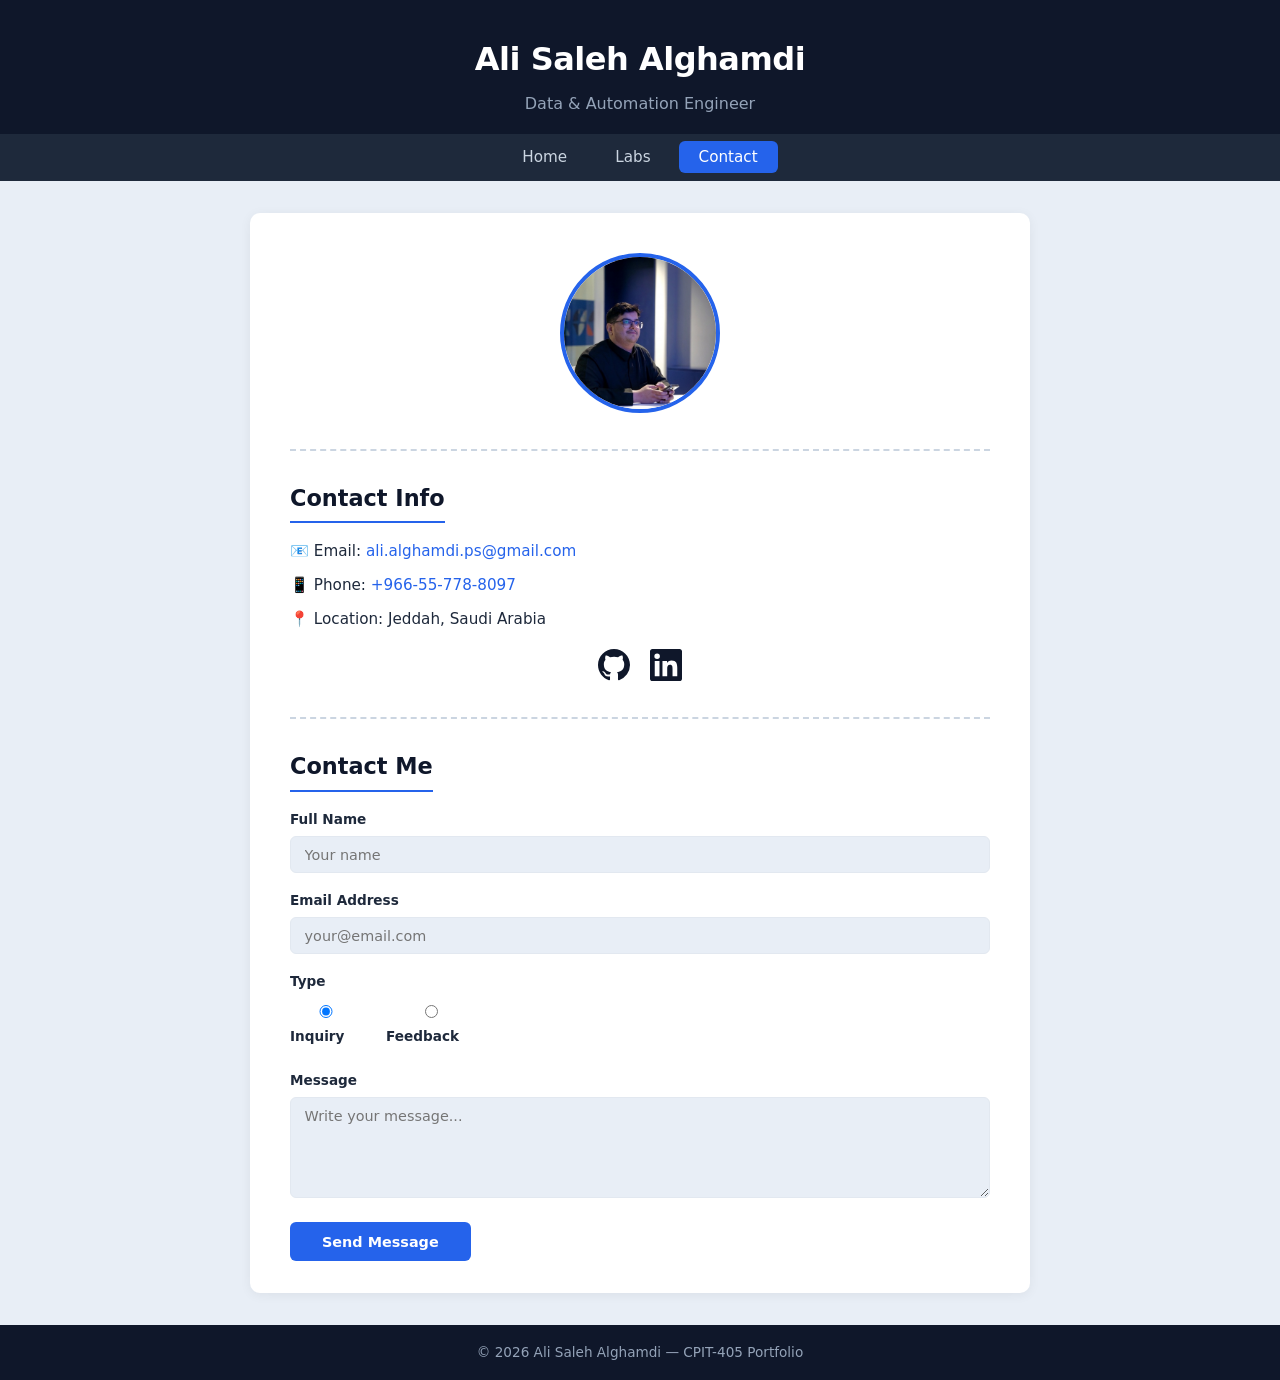
==== contact.html @ f5f6d3d5 "refactor: rebuild as simple HTML/CSS portfolio per CPIT-405 assignment - Multi-page: index.html (Hom" ====
<!DOCTYPE html>
<html lang="en">

<head>
    <meta charset="UTF-8" />
    <meta name="viewport" content="width=device-width, initial-scale=1.0" />
    <meta name="description" content="Ali Alghamdi — Contact" />
    <title>Contact - Ali Alghamdi</title>
    <link rel="stylesheet" href="style.css" />
</head>

<body>

    <!-- Header -->
    <header class="header">
        <div class="container header-inner">
            <h1 class="header-name">Ali Saleh Alghamdi</h1>
            <p class="header-subtitle">Data &amp; Automation Engineer</p>
        </div>
        <nav class="nav">
            <div class="container">
                <ul class="nav-links">
                    <li><a href="index.html">Home</a></li>
                    <li><a href="labs.html">Labs</a></li>
                    <li><a href="contact.html" class="active">Contact</a></li>
                </ul>
            </div>
        </nav>
    </header>

    <main class="main">
        <div class="container">
            <div class="content-card">

                <!-- Profile -->
                <div class="profile-section">
                    <img src="assets/profile.png" alt="Ali Saleh Alghamdi" class="profile-img" />
                </div>

                <hr class="divider" />

                <!-- Contact Info -->
                <section>
                    <h2>Contact Info</h2>
                    <div class="contact-info-list">
                        <p>📧 Email: <a href="mailto:ali.alghamdi.ps@gmail.com">ali.alghamdi.ps@gmail.com</a></p>
                        <p>📱 Phone: <a href="tel:+966557788097">+966-55-778-8097</a></p>
                        <p>📍 Location: Jeddah, Saudi Arabia</p>
                    </div>
                    <div class="social-icons">
                        <a href="https://github.com/ByTixty1" target="_blank" aria-label="GitHub">
                            <!-- GitHub SVG icon -->
                            <svg xmlns="http://www.w3.org/2000/svg" width="32" height="32" viewBox="0 0 24 24"
                                fill="currentColor">
                                <path
                                    d="M12 0C5.37 0 0 5.37 0 12c0 5.31 3.435 9.795 8.205 11.385.6.105.825-.255.825-.57 0-.285-.015-1.23-.015-2.235-3.015.555-3.795-.735-4.035-1.41-.135-.345-.72-1.41-1.23-1.695-.42-.225-1.02-.78-.015-.795.945-.015 1.62.87 1.845 1.23 1.08 1.815 2.805 1.305 3.495.99.105-.78.42-1.305.765-1.605-2.67-.3-5.46-1.335-5.46-5.925 0-1.305.465-2.385 1.23-3.225-.12-.3-.54-1.53.12-3.18 0 0 1.005-.315 3.3 1.23.96-.27 1.98-.405 3-.405s2.04.135 3 .405c2.295-1.56 3.3-1.23 3.3-1.23.66 1.65.24 2.88.12 3.18.765.84 1.23 1.905 1.23 3.225 0 4.605-2.805 5.625-5.475 5.925.435.375.81 1.095.81 2.22 0 1.605-.015 2.895-.015 3.3 0 .315.225.69.825.57A12.02 12.02 0 0024 12c0-6.63-5.37-12-12-12z" />
                            </svg>
                        </a>
                        <a href="https://www.linkedin.com/in/ali-alghamdi" target="_blank" aria-label="LinkedIn">
                            <!-- LinkedIn SVG icon -->
                            <svg xmlns="http://www.w3.org/2000/svg" width="32" height="32" viewBox="0 0 24 24"
                                fill="currentColor">
                                <path
                                    d="M20.447 20.452h-3.554v-5.569c0-1.328-.027-3.037-1.852-3.037-1.853 0-2.136 1.445-2.136 2.939v5.667H9.351V9h3.414v1.561h.046c.477-.9 1.637-1.85 3.37-1.85 3.601 0 4.267 2.37 4.267 5.455v6.286zM5.337 7.433a2.062 2.062 0 01-2.063-2.065 2.064 2.064 0 112.063 2.065zm1.782 13.019H3.555V9h3.564v11.452zM22.225 0H1.771C.792 0 0 .774 0 1.729v20.542C0 23.227.792 24 1.771 24h20.451C23.2 24 24 23.227 24 22.271V1.729C24 .774 23.2 0 22.222 0h.003z" />
                            </svg>
                        </a>
                    </div>
                </section>

                <hr class="divider" />

                <!-- Contact Form (FormSubmit) -->
                <section>
                    <h2>Contact Me</h2>
                    <form class="contact-form" action="https://formsubmit.co/ali.alghamdi.ps@gmail.com" method="POST">
                        <!-- FormSubmit config -->
                        <input type="hidden" name="_subject" value="New Portfolio Contact Message" />
                        <input type="hidden" name="_captcha" value="false" />
                        <input type="hidden" name="_next" value="https://bytixty1.github.io/Portfolio/contact.html" />
                        <input type="text" name="_honey" style="display:none" />

                        <div class="form-group">
                            <label for="name">Full Name</label>
                            <input type="text" id="name" name="name" placeholder="Your name" required />
                        </div>

                        <div class="form-group">
                            <label for="email">Email Address</label>
                            <input type="email" id="email" name="email" placeholder="your@email.com" required />
                        </div>

                        <div class="form-group">
                            <label for="type">Type</label>
                            <div class="radio-group">
                                <label class="radio-label">
                                    <input type="radio" name="type" value="Inquiry" checked /> Inquiry
                                </label>
                                <label class="radio-label">
                                    <input type="radio" name="type" value="Feedback" /> Feedback
                                </label>
                            </div>
                        </div>

                        <div class="form-group">
                            <label for="message">Message</label>
                            <textarea id="message" name="message" rows="5" placeholder="Write your message..."
                                required></textarea>
                        </div>

                        <button type="submit" class="btn-submit">Send Message</button>
                    </form>
                </section>

            </div>
        </div>
    </main>

    <!-- Footer -->
    <footer class="footer">
        <div class="container">
            <p>&copy; 2026 Ali Saleh Alghamdi — CPIT-405 Portfolio</p>
        </div>
    </footer>

</body>

</html>
---- style.css ----
/* ═══════════════════════════════════════════
   style.css — CPIT-405 Portfolio
   Simple, clean design. HTML & CSS only.
   ═══════════════════════════════════════════ */

/* ── Variables ── */
:root {
  --clr-primary: #0f172a;
  --clr-primary-light: #1e293b;
  --clr-accent: #2563eb;
  --clr-accent-hover: #1d4ed8;
  --clr-bg: #e8eef6;
  --clr-card: #ffffff;
  --clr-text: #1e293b;
  --clr-text-light: #64748b;
  --clr-border: #e2e8f0;
  --clr-divider: #cbd5e1;
  --ff: 'Segoe UI', system-ui, -apple-system, sans-serif;
  --max-w: 820px;
  --radius: 10px;
}

/* ── Reset ── */
*,
*::before,
*::after {
  box-sizing: border-box;
  margin: 0;
  padding: 0;
}

html {
  scroll-behavior: smooth;
}

body {
  font-family: var(--ff);
  color: var(--clr-text);
  background: var(--clr-bg);
  line-height: 1.7;
  min-height: 100vh;
  display: flex;
  flex-direction: column;
}

a {
  color: var(--clr-accent);
  text-decoration: none;
}

a:hover {
  text-decoration: underline;
}

ul {
  list-style: none;
}

img {
  max-width: 100%;
  display: block;
}

/* ── Container ── */
.container {
  max-width: var(--max-w);
  margin: 0 auto;
  padding: 0 1.25rem;
}

/* ═══════════════════════════════════════════
   HEADER
   ═══════════════════════════════════════════ */
.header {
  background: var(--clr-primary);
  color: #fff;
  text-align: center;
}

.header-inner {
  padding: 2rem 1.25rem 1rem;
}

.header-name {
  font-size: 2rem;
  font-weight: 700;
  letter-spacing: -0.5px;
}

.header-subtitle {
  color: #94a3b8;
  font-size: 1rem;
  margin-top: 0.25rem;
}

/* ── Navigation ── */
.nav {
  background: var(--clr-primary-light);
  padding: 0.6rem 0;
}

.nav-links {
  display: flex;
  justify-content: center;
  gap: 0.5rem;
}

.nav-links a {
  color: #cbd5e1;
  font-size: 0.95rem;
  font-weight: 500;
  padding: 0.45rem 1.25rem;
  border-radius: 6px;
  text-decoration: none;
  transition: background 0.2s, color 0.2s;
}

.nav-links a:hover {
  background: rgba(255, 255, 255, 0.1);
  color: #fff;
  text-decoration: none;
}

.nav-links a.active {
  background: var(--clr-accent);
  color: #fff;
}

/* ═══════════════════════════════════════════
   MAIN
   ═══════════════════════════════════════════ */
.main {
  flex: 1;
  padding: 2rem 0;
}

/* ── Content Card ── */
.content-card {
  background: var(--clr-card);
  border-radius: var(--radius);
  box-shadow: 0 2px 12px rgba(0, 0, 0, 0.06);
  padding: 2rem 2.5rem;
}

/* ── Profile ── */
.profile-section {
  text-align: center;
  padding: 0.5rem 0;
}

.profile-img {
  width: 160px;
  height: 160px;
  border-radius: 50%;
  object-fit: cover;
  border: 4px solid var(--clr-accent);
  margin: 0 auto;
}

.student-id {
  margin-top: 0.75rem;
  font-size: 0.9rem;
  color: var(--clr-text-light);
  font-weight: 500;
}

/* ── Divider ── */
.divider {
  border: none;
  border-top: 2px dashed var(--clr-divider);
  margin: 1.75rem 0;
}

/* ── Section headings ── */
h2 {
  font-size: 1.4rem;
  color: var(--clr-primary);
  margin-bottom: 1rem;
  padding-bottom: 0.3rem;
  border-bottom: 2px solid var(--clr-accent);
  display: inline-block;
}

h3 {
  font-size: 1.05rem;
  color: var(--clr-text);
  margin-bottom: 0.25rem;
}

/* ── About text ── */
section>p {
  color: var(--clr-text-light);
  line-height: 1.8;
}

/* ── Date label ── */
.date {
  font-size: 0.8rem;
  color: var(--clr-accent);
  font-weight: 600;
  margin-bottom: 0.4rem;
}

.subtitle {
  color: var(--clr-text-light);
  font-size: 0.9rem;
  margin-bottom: 0.25rem;
}

/* ── Experience items ── */
.exp-item {
  margin-bottom: 1.5rem;
  padding-left: 1rem;
  border-left: 3px solid var(--clr-accent);
}

.exp-item:last-child {
  margin-bottom: 0;
}

.exp-item ul {
  list-style: disc;
  padding-left: 1.25rem;
  margin-top: 0.35rem;
}

.exp-item li {
  font-size: 0.9rem;
  color: var(--clr-text-light);
  margin-bottom: 0.2rem;
}

/* ── Education ── */
.edu-item p {
  font-size: 0.9rem;
  color: var(--clr-text-light);
}

/* ── Skills Grid ── */
.skills-grid {
  display: grid;
  grid-template-columns: repeat(3, 1fr);
  gap: 0.75rem;
}

.skill-box {
  background: var(--clr-bg);
  border: 1px solid var(--clr-border);
  border-radius: 8px;
  padding: 0.85rem 1rem;
  transition: border-color 0.2s;
}

.skill-box:hover {
  border-color: var(--clr-accent);
}

.skill-box h3 {
  font-size: 0.85rem;
  color: var(--clr-accent);
  margin-bottom: 0.25rem;
}

.skill-box p {
  font-size: 0.8rem;
  color: var(--clr-text-light);
  line-height: 1.5;
}

/* ── Data Tables ── */
.data-table {
  width: 100%;
  border-collapse: collapse;
  font-size: 0.9rem;
}

.data-table thead {
  background: var(--clr-primary);
  color: #fff;
}

.data-table th,
.data-table td {
  text-align: left;
  padding: 0.65rem 0.85rem;
  border: 1px solid var(--clr-border);
}

.data-table tbody tr:nth-child(even) {
  background: var(--clr-bg);
}

.data-table tbody tr:hover {
  background: #dbeafe;
}

/* ── Project items ── */
.project-item {
  margin-bottom: 1.25rem;
  padding: 1rem;
  background: var(--clr-bg);
  border-radius: 8px;
  border-left: 4px solid var(--clr-accent);
}

.project-item:last-child {
  margin-bottom: 0;
}

.project-item p {
  font-size: 0.9rem;
  color: var(--clr-text-light);
  margin-top: 0.25rem;
}

/* ── Achievement cards ── */
.achievement-card {
  margin-bottom: 1rem;
}

/* ── Link list ── */
.link-list {
  display: flex;
  flex-direction: column;
  gap: 0.5rem;
}

.link-list li a {
  display: inline-block;
  padding: 0.5rem 1.25rem;
  background: #dbeafe;
  border-radius: 8px;
  font-weight: 500;
  font-size: 0.9rem;
  transition: background 0.2s;
}

.link-list li a:hover {
  background: var(--clr-accent);
  color: #fff;
  text-decoration: none;
}

/* ═══════════════════════════════════════════
   CONTACT PAGE
   ═══════════════════════════════════════════ */
.contact-info-list p {
  font-size: 0.95rem;
  margin-bottom: 0.5rem;
}

.social-icons {
  display: flex;
  justify-content: center;
  gap: 1.25rem;
  margin-top: 1rem;
}

.social-icons a {
  color: var(--clr-primary);
  transition: color 0.2s;
}

.social-icons a:hover {
  color: var(--clr-accent);
}

/* Form */
.contact-form {
  max-width: 100%;
}

.form-group {
  margin-bottom: 1rem;
}

.form-group label {
  display: block;
  font-size: 0.85rem;
  font-weight: 600;
  margin-bottom: 0.3rem;
  color: var(--clr-text);
}

.form-group input,
.form-group textarea {
  width: 100%;
  padding: 0.6rem 0.85rem;
  font-size: 0.9rem;
  font-family: var(--ff);
  color: var(--clr-text);
  background: var(--clr-bg);
  border: 1.5px solid var(--clr-border);
  border-radius: 6px;
  transition: border-color 0.2s;
}

.form-group input:focus,
.form-group textarea:focus {
  outline: none;
  border-color: var(--clr-accent);
}

.form-group textarea {
  resize: vertical;
  min-height: 100px;
}

.radio-group {
  display: flex;
  gap: 1.5rem;
  padding-top: 0.25rem;
}

.radio-label {
  font-size: 0.9rem;
  font-weight: 400;
  cursor: pointer;
  display: flex;
  align-items: center;
  gap: 0.3rem;
}

.btn-submit {
  display: inline-block;
  padding: 0.7rem 2rem;
  font-size: 0.9rem;
  font-weight: 600;
  font-family: var(--ff);
  color: #fff;
  background: var(--clr-accent);
  border: none;
  border-radius: 6px;
  cursor: pointer;
  transition: background 0.2s;
}

.btn-submit:hover {
  background: var(--clr-accent-hover);
}

/* ═══════════════════════════════════════════
   FOOTER
   ═══════════════════════════════════════════ */
.footer {
  background: var(--clr-primary);
  color: #94a3b8;
  text-align: center;
  padding: 1rem 0;
  font-size: 0.85rem;
  margin-top: auto;
}

/* ═══════════════════════════════════════════
   RESPONSIVE
   ═══════════════════════════════════════════ */
@media (max-width: 768px) {
  .content-card {
    padding: 1.5rem 1.25rem;
  }

  .skills-grid {
    grid-template-columns: repeat(2, 1fr);
  }

  .header-name {
    font-size: 1.5rem;
  }

  .data-table {
    font-size: 0.8rem;
  }

  .data-table th,
  .data-table td {
    padding: 0.5rem;
  }
}

@media (max-width: 480px) {
  .skills-grid {
    grid-template-columns: 1fr;
  }

  .profile-img {
    width: 120px;
    height: 120px;
  }

  .nav-links {
    gap: 0.25rem;
  }

  .nav-links a {
    padding: 0.4rem 0.75rem;
    font-size: 0.85rem;
  }
}
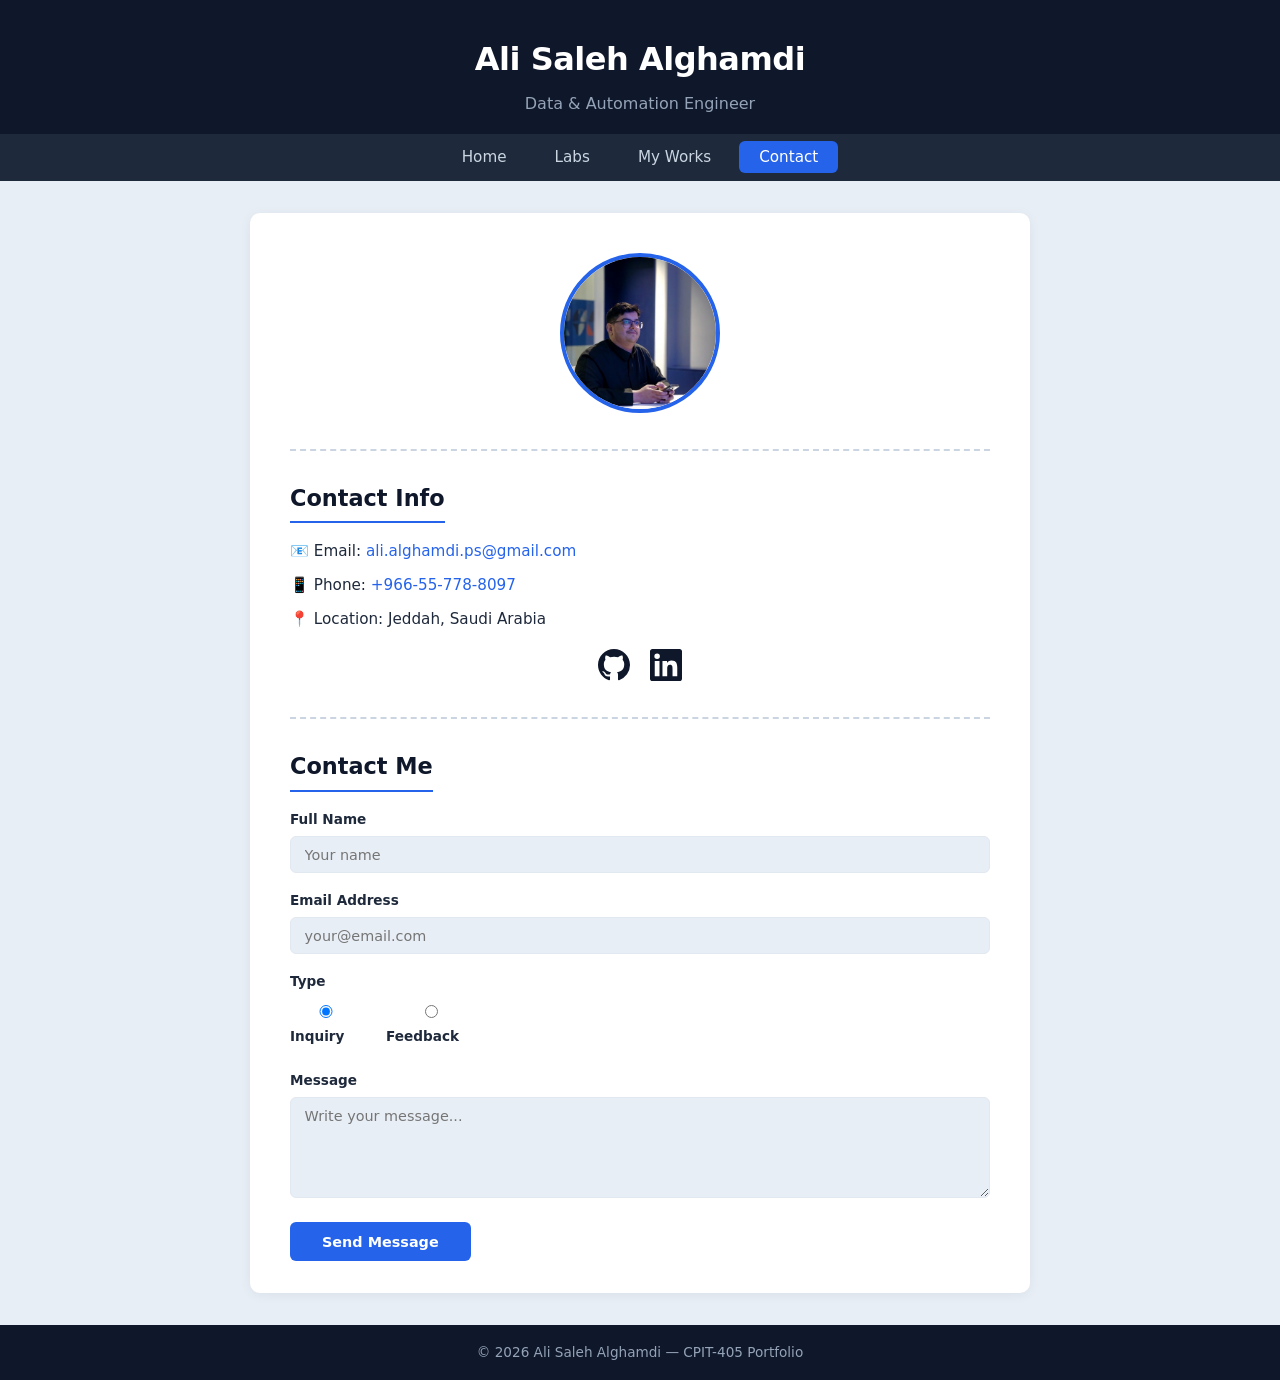
==== commit 3be137f5: "Add new pages (app1, app2, myworks) and update existing files" ====
--- a/contact.html
+++ b/contact.html
@@ -22,6 +22,7 @@
                 <ul class="nav-links">
                     <li><a href="index.html">Home</a></li>
                     <li><a href="labs.html">Labs</a></li>
+                    <li><a href="myworks.html">My Works</a></li>
                     <li><a href="contact.html" class="active">Contact</a></li>
                 </ul>
             </div>
--- a/style.css
+++ b/style.css
@@ -440,6 +440,431 @@
 }
 
 /* ═══════════════════════════════════════════
+   APP LAYOUT (two-column: sidebar + content)
+   ═══════════════════════════════════════════ */
+.container--wide {
+  max-width: 1060px;
+}
+
+.app-layout {
+  display: grid;
+  grid-template-columns: 220px 1fr;
+  gap: 1.5rem;
+  align-items: start;
+}
+
+/* ── Sidebar ── */
+.app-sidebar {
+  display: flex;
+  flex-direction: column;
+  gap: 1rem;
+}
+
+.sidebar-block {
+  background: var(--clr-card);
+  border-radius: var(--radius);
+  box-shadow: 0 2px 12px rgba(0, 0, 0, 0.06);
+  padding: 1.25rem 1.25rem 1rem;
+}
+
+.sidebar-title {
+  font-size: 0.85rem;
+  font-weight: 700;
+  color: var(--clr-accent);
+  text-transform: uppercase;
+  letter-spacing: 0.05em;
+  margin-bottom: 0.75rem;
+  padding-bottom: 0.4rem;
+  border-bottom: 1px solid var(--clr-border);
+}
+
+.sidebar-text {
+  font-size: 0.85rem;
+  color: var(--clr-text-light);
+  line-height: 1.6;
+  margin-bottom: 0.5rem;
+}
+
+.sidebar-links {
+  display: flex;
+  flex-direction: column;
+  gap: 0.4rem;
+}
+
+.sidebar-links li a {
+  display: block;
+  font-size: 0.85rem;
+  color: var(--clr-accent);
+  padding: 0.3rem 0.5rem;
+  border-radius: 5px;
+  transition: background 0.15s;
+  text-decoration: none;
+}
+
+.sidebar-links li a:hover {
+  background: #dbeafe;
+  text-decoration: none;
+}
+
+/* ── App content area ── */
+.app-content .content-card {
+  min-height: 420px;
+}
+
+/* ═══════════════════════════════════════════
+   MY WORKS PAGE
+   ═══════════════════════════════════════════ */
+.works-subtitle {
+  color: var(--clr-text-light);
+  font-size: 0.95rem;
+  margin-bottom: 1.5rem;
+}
+
+.works-grid {
+  display: grid;
+  grid-template-columns: repeat(2, 1fr);
+  gap: 1.25rem;
+}
+
+.work-card {
+  background: var(--clr-bg);
+  border: 1px solid var(--clr-border);
+  border-radius: 10px;
+  padding: 1.25rem;
+  display: flex;
+  flex-direction: column;
+  gap: 0.6rem;
+  transition: box-shadow 0.2s, border-color 0.2s;
+}
+
+.work-card:hover {
+  border-color: var(--clr-accent);
+  box-shadow: 0 4px 16px rgba(37, 99, 235, 0.12);
+}
+
+.work-card-badge {
+  display: inline-block;
+  font-size: 0.72rem;
+  font-weight: 700;
+  text-transform: uppercase;
+  letter-spacing: 0.05em;
+  padding: 0.2rem 0.6rem;
+  border-radius: 999px;
+  background: #dbeafe;
+  color: var(--clr-accent);
+  width: fit-content;
+}
+
+.work-card-badge--api {
+  background: #d1fae5;
+  color: #059669;
+}
+
+.work-card-title {
+  font-size: 1.05rem;
+  color: var(--clr-text);
+  font-weight: 700;
+}
+
+.work-card-desc {
+  font-size: 0.875rem;
+  color: var(--clr-text-light);
+  line-height: 1.6;
+  flex: 1;
+}
+
+.btn-open {
+  display: inline-block;
+  margin-top: 0.5rem;
+  padding: 0.55rem 1.5rem;
+  font-size: 0.875rem;
+  font-weight: 600;
+  background: var(--clr-accent);
+  color: #fff;
+  border-radius: 6px;
+  text-align: center;
+  text-decoration: none;
+  transition: background 0.2s;
+  align-self: flex-start;
+}
+
+.btn-open:hover {
+  background: var(--clr-accent-hover);
+  text-decoration: none;
+}
+
+/* ═══════════════════════════════════════════
+   APP 1 — TO-DO LIST
+   ═══════════════════════════════════════════ */
+.todo-input-row {
+  display: flex;
+  gap: 0.6rem;
+  margin-bottom: 1.25rem;
+}
+
+.todo-input {
+  flex: 1;
+  padding: 0.65rem 0.9rem;
+  font-size: 0.95rem;
+  font-family: var(--ff);
+  color: var(--clr-text);
+  background: var(--clr-bg);
+  border: 1.5px solid var(--clr-border);
+  border-radius: 6px;
+  transition: border-color 0.2s;
+}
+
+.todo-input:focus {
+  outline: none;
+  border-color: var(--clr-accent);
+}
+
+.btn-add {
+  padding: 0.65rem 1.4rem;
+  font-size: 0.95rem;
+  font-weight: 600;
+  font-family: var(--ff);
+  background: var(--clr-accent);
+  color: #fff;
+  border: none;
+  border-radius: 6px;
+  cursor: pointer;
+  transition: background 0.2s;
+}
+
+.btn-add:hover {
+  background: var(--clr-accent-hover);
+}
+
+.todo-list {
+  display: flex;
+  flex-direction: column;
+  gap: 0.5rem;
+  margin-bottom: 0.75rem;
+}
+
+.todo-item {
+  display: flex;
+  align-items: center;
+  gap: 0.75rem;
+  padding: 0.7rem 0.9rem;
+  background: var(--clr-bg);
+  border: 1px solid var(--clr-border);
+  border-radius: 8px;
+  transition: border-color 0.15s;
+}
+
+.todo-item:hover {
+  border-color: var(--clr-accent);
+}
+
+.todo-item--done .todo-label {
+  text-decoration: line-through;
+  color: var(--clr-text-light);
+  opacity: 0.65;
+}
+
+.todo-checkbox {
+  width: 17px;
+  height: 17px;
+  accent-color: var(--clr-accent);
+  cursor: pointer;
+  flex-shrink: 0;
+}
+
+.todo-label {
+  flex: 1;
+  font-size: 0.9rem;
+  color: var(--clr-text);
+  word-break: break-word;
+}
+
+.todo-delete {
+  background: none;
+  border: none;
+  font-size: 1.1rem;
+  line-height: 1;
+  color: #94a3b8;
+  cursor: pointer;
+  padding: 0.15rem 0.3rem;
+  border-radius: 4px;
+  transition: color 0.15s, background 0.15s;
+  flex-shrink: 0;
+}
+
+.todo-delete:hover {
+  color: #ef4444;
+  background: #fee2e2;
+}
+
+.todo-footer {
+  display: flex;
+  justify-content: space-between;
+  align-items: center;
+  padding-top: 0.75rem;
+  border-top: 1px solid var(--clr-border);
+  margin-top: 0.5rem;
+}
+
+.todo-count {
+  font-size: 0.85rem;
+  color: var(--clr-text-light);
+}
+
+.btn-clear {
+  background: none;
+  border: 1px solid var(--clr-border);
+  font-size: 0.8rem;
+  font-family: var(--ff);
+  color: var(--clr-text-light);
+  padding: 0.3rem 0.85rem;
+  border-radius: 5px;
+  cursor: pointer;
+  transition: background 0.15s, color 0.15s;
+}
+
+.btn-clear:hover {
+  background: #fee2e2;
+  color: #ef4444;
+  border-color: #fca5a5;
+}
+
+.todo-empty {
+  text-align: center;
+  padding: 2.5rem 0;
+  color: var(--clr-text-light);
+  font-size: 0.9rem;
+}
+
+/* ═══════════════════════════════════════════
+   APP 2 — COUNTRY EXPLORER
+   ═══════════════════════════════════════════ */
+.search-row {
+  display: flex;
+  gap: 0.6rem;
+  margin-bottom: 1rem;
+}
+
+.search-input {
+  flex: 1;
+  padding: 0.65rem 0.9rem;
+  font-size: 0.95rem;
+  font-family: var(--ff);
+  color: var(--clr-text);
+  background: var(--clr-bg);
+  border: 1.5px solid var(--clr-border);
+  border-radius: 6px;
+  transition: border-color 0.2s;
+}
+
+.search-input:focus {
+  outline: none;
+  border-color: var(--clr-accent);
+}
+
+.btn-search {
+  padding: 0.65rem 1.4rem;
+  font-size: 0.95rem;
+  font-weight: 600;
+  font-family: var(--ff);
+  background: var(--clr-accent);
+  color: #fff;
+  border: none;
+  border-radius: 6px;
+  cursor: pointer;
+  transition: background 0.2s;
+}
+
+.btn-search:hover {
+  background: var(--clr-accent-hover);
+}
+
+.status-msg {
+  font-size: 0.875rem;
+  color: var(--clr-text-light);
+  margin-bottom: 1rem;
+}
+
+.status-msg--error {
+  color: #ef4444;
+}
+
+.loading-state {
+  display: flex;
+  align-items: center;
+  gap: 0.75rem;
+  padding: 2rem 0;
+  color: var(--clr-text-light);
+  font-size: 0.9rem;
+}
+
+.spinner {
+  width: 22px;
+  height: 22px;
+  border: 3px solid var(--clr-border);
+  border-top-color: var(--clr-accent);
+  border-radius: 50%;
+  animation: spin 0.7s linear infinite;
+  flex-shrink: 0;
+}
+
+@keyframes spin {
+  to { transform: rotate(360deg); }
+}
+
+.countries-grid {
+  display: grid;
+  grid-template-columns: repeat(auto-fill, minmax(160px, 1fr));
+  gap: 1rem;
+}
+
+.country-card {
+  background: var(--clr-bg);
+  border: 1px solid var(--clr-border);
+  border-radius: 10px;
+  overflow: hidden;
+  transition: box-shadow 0.2s, border-color 0.2s;
+}
+
+.country-card:hover {
+  border-color: var(--clr-accent);
+  box-shadow: 0 4px 16px rgba(37, 99, 235, 0.1);
+}
+
+.country-flag {
+  width: 100%;
+  height: 100px;
+  object-fit: cover;
+  display: block;
+  border-bottom: 1px solid var(--clr-border);
+}
+
+.country-info {
+  padding: 0.75rem 0.85rem;
+}
+
+.country-name {
+  font-size: 0.9rem;
+  font-weight: 700;
+  color: var(--clr-text);
+  margin-bottom: 0.4rem;
+}
+
+.country-detail {
+  font-size: 0.78rem;
+  color: var(--clr-text-light);
+  display: flex;
+  align-items: baseline;
+  gap: 0.3rem;
+  margin-bottom: 0.2rem;
+}
+
+.country-icon {
+  font-size: 0.75rem;
+  flex-shrink: 0;
+}
+
+/* ═══════════════════════════════════════════
    FOOTER
    ═══════════════════════════════════════════ */
 .footer {
@@ -495,4 +920,34 @@
     padding: 0.4rem 0.75rem;
     font-size: 0.85rem;
   }
+}
+
+@media (max-width: 768px) {
+  .app-layout {
+    grid-template-columns: 1fr;
+  }
+
+  .works-grid {
+    grid-template-columns: 1fr;
+  }
+
+  .countries-grid {
+    grid-template-columns: repeat(auto-fill, minmax(140px, 1fr));
+  }
+}
+
+@media (max-width: 480px) {
+  .todo-input-row,
+  .search-row {
+    flex-direction: column;
+  }
+
+  .btn-add,
+  .btn-search {
+    width: 100%;
+  }
+
+  .countries-grid {
+    grid-template-columns: repeat(2, 1fr);
+  }
 }
